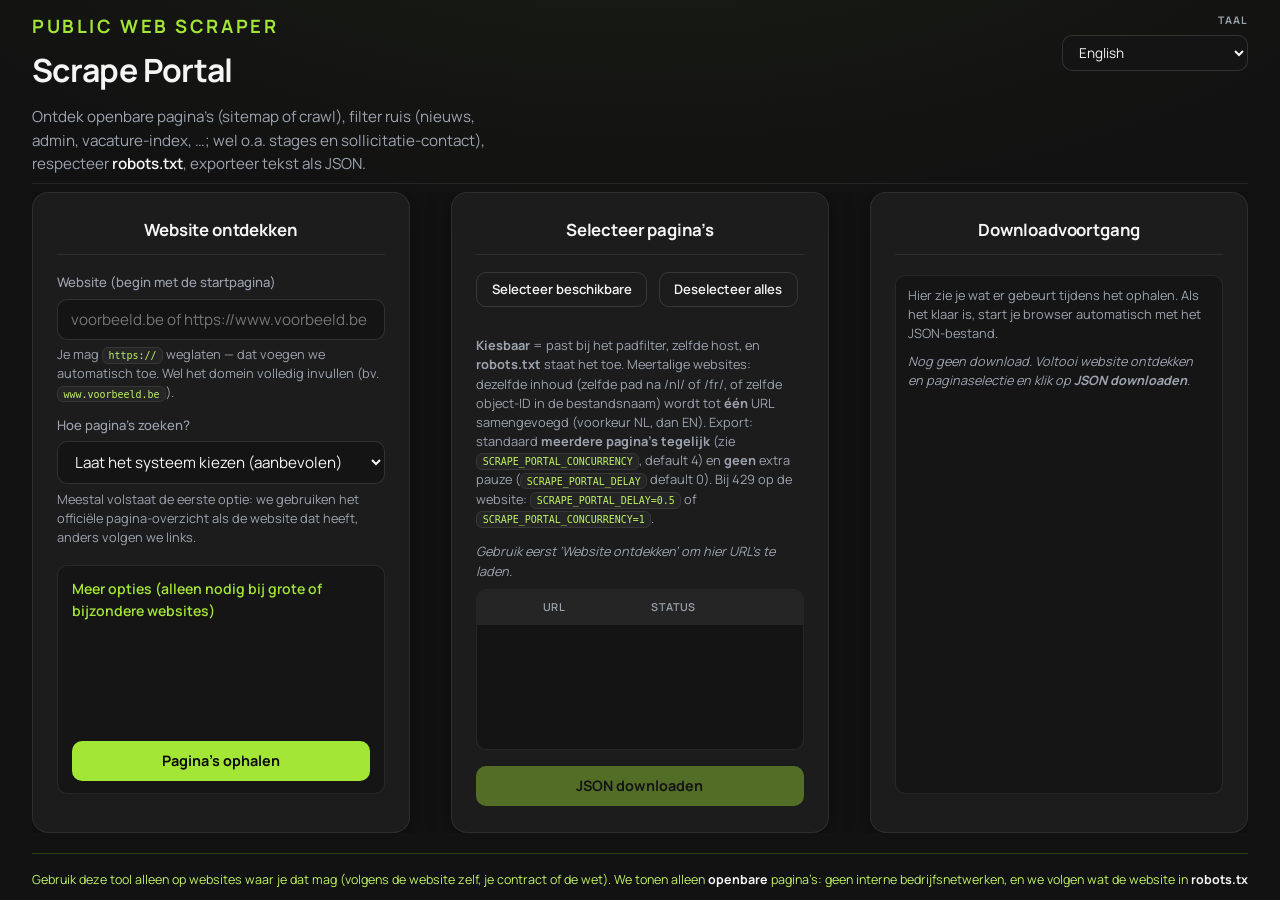
==== public/index.html @ 85440c92 "Fix: Nederlands (origineel) no longer overridden by auto-translate" ====
<!DOCTYPE html>
<html lang="nl">
<head>
  <meta charset="utf-8" />
  <meta name="viewport" content="width=device-width, initial-scale=1" />
  <title>Scrape Portal — klantgerichte pagina’s</title>
  <link rel="preconnect" href="https://fonts.googleapis.com" />
  <link rel="preconnect" href="https://fonts.gstatic.com" crossorigin />
  <link href="https://fonts.googleapis.com/css2?family=Manrope:wght@400;500;600;700&display=swap" rel="stylesheet" />
  <link rel="stylesheet" href="/static/style.css" />
  <script>
    (function () {
      if (window.location.search.indexOf("notranslate=1") === -1) return;
      try {
        document.cookie = "googtrans=; path=/; max-age=0";
        sessionStorage.removeItem("langAutoDetected");
        sessionStorage.removeItem("scrape_portal_auto_reload");
      } catch (e) {}
    })();
  </script>
</head>
<body>
  <div id="translation-loader" class="translation-loader" hidden aria-live="polite">
    <p class="translation-loader__text">Vertalen…</p>
  </div>

  <div class="app-shell">
    <div class="wrap">
    <header class="site-header">
      <div class="site-header__main">
        <p class="eyebrow">Public web scraper</p>
        <h1>Scrape Portal</h1>
        <p class="lead">
          Ontdek openbare pagina’s (sitemap of crawl), filter ruis (nieuws, admin, vacature-index, …; wel o.a. stages en sollicitatie-contact), respecteer <strong>robots.txt</strong>, exporteer tekst als JSON.
        </p>
      </div>
      <div class="translate-block">
        <label for="customLanguageSelect" class="translate-label">Taal</label>
        <select id="customLanguageSelect" class="translate-slot" autocomplete="off">
          <option value="">Nederlands (origineel)</option>
          <option value="en">English</option>
          <option value="de">Deutsch</option>
          <option value="fr">Français</option>
          <option value="es">Español</option>
          <option value="it">Italiano</option>
          <option value="pt">Português</option>
          <option value="pl">Polski</option>
          <option value="tl">Filipino / Tagalog</option>
          <option value="sv">Svenska</option>
          <option value="da">Dansk</option>
          <option value="no">Norsk</option>
          <option value="fi">Suomi</option>
          <option value="cs">Čeština</option>
          <option value="hu">Magyar</option>
          <option value="ro">Română</option>
          <option value="bg">Български</option>
          <option value="el">Ελληνικά</option>
          <option value="tr">Türkçe</option>
          <option value="ar">العربية</option>
          <option value="hi">हिन्दी</option>
          <option value="ja">日本語</option>
          <option value="ko">한국어</option>
          <option value="zh-CN">中文 (简体)</option>
          <option value="zh-TW">中文 (繁體)</option>
          <option value="vi">Tiếng Việt</option>
          <option value="th">ไทย</option>
          <option value="id">Bahasa Indonesia</option>
          <option value="ms">Bahasa Melayu</option>
          <option value="ru">Русский</option>
          <option value="uk">Українська</option>
        </select>
        <!-- Widget blijft in DOM voor select.goog-te-combo; volledig verborgen via CSS -->
        <div id="google_translate_element" aria-hidden="true"></div>
      </div>
    </header>

    <div class="steps-columns">
    <section class="card card--discover" id="step-discover">
      <h2>Website ontdekken</h2>
      <form id="form-discover" aria-busy="false">
        <label>
          Website (begin met de startpagina)
          <input
            type="text"
            name="url"
            inputmode="url"
            autocomplete="url"
            spellcheck="false"
            placeholder="voorbeeld.be of https://www.voorbeeld.be"
            required
            aria-describedby="hint-url"
          />
        </label>
        <p id="hint-url" class="hint">
          Je mag <code>https://</code> weglaten — dat voegen we automatisch toe. Wel het domein volledig invullen (bv. <code>www.voorbeeld.be</code>).
        </p>
        <label>
          Hoe pagina’s zoeken?
          <select name="mode" aria-describedby="hint-mode">
            <option value="auto">Laat het systeem kiezen (aanbevolen)</option>
            <option value="sitemap">Via het officiële overzicht van de website (sitemap)</option>
            <option value="crawl">Door op de website op links te klikken (als er geen overzicht is)</option>
          </select>
        </label>
        <p id="hint-mode" class="hint">
          Meestal volstaat de eerste optie: we gebruiken het officiële pagina-overzicht als de website dat heeft, anders volgen we links.
        </p>

        <div class="discover-panel">
          <details class="advanced">
            <summary>Meer opties (alleen nodig bij grote of bijzondere websites)</summary>
            <div class="row">
              <label>
                Hoe “diep” links volgen?
                <input type="number" name="crawl_depth" value="2" min="0" max="4" aria-describedby="hint-depth" />
              </label>
              <label>
                Maximaal aantal pagina’s in de lijst
                <input type="number" name="crawl_max_pages" value="400" min="10" max="5000" aria-describedby="hint-max" />
              </label>
            </div>
            <p id="hint-depth" class="hint">
              Alleen van belang als er <strong>geen</strong> officieel overzicht is en we links moeten volgen.
              <strong>0</strong> = alleen de startpagina.
              <strong>1</strong> = ook pagina’s die daar direct naartoe linken.
              <strong>2</strong> = nog één niveau verder (standaard). Hoger = trager, meer pagina’s.
            </p>
            <p id="hint-max" class="hint">
              We stoppen met verzamelen zodra dit aantal is bereikt, zodat het snel blijft. Verhoog alleen als je website heel veel openbare pagina’s heeft.
            </p>
          </details>

          <button type="submit" id="btn-discover">Pagina’s ophalen</button>
        </div>
      </form>
      <p id="discover-status" class="status discover-status--tail" aria-live="polite"></p>
    </section>

    <section class="card card--pick" id="step-pick">
      <h2>Selecteer pagina’s</h2>
      <div class="toolbar">
        <button type="button" id="btn-sel-all">Selecteer beschikbare</button>
        <button type="button" id="btn-sel-none">Deselecteer alles</button>
        <span id="count-label"></span>
      </div>
      <p class="hint">
        <strong>Kiesbaar</strong> = past bij het padfilter, zelfde host, en <strong>robots.txt</strong> staat het toe.
        Meertalige websites: dezelfde inhoud (zelfde pad na /nl/ of /fr/, of zelfde object-ID in de bestandsnaam) wordt tot <strong>één</strong> URL samengevoegd (voorkeur NL, dan EN).
        Export: standaard <strong>meerdere pagina’s tegelijk</strong> (zie <code>SCRAPE_PORTAL_CONCURRENCY</code>, default 4) en <strong>geen</strong> extra pauze (<code>SCRAPE_PORTAL_DELAY</code> default 0).
        Bij 429 op de website: <code>SCRAPE_PORTAL_DELAY=0.5</code> of <code>SCRAPE_PORTAL_CONCURRENCY=1</code>.
      </p>
      <p id="pick-empty-hint" class="hint pick-empty-hint">Gebruik eerst ‘Website ontdekken’ om hier URL’s te laden.</p>
      <div class="table-wrap">
        <table>
          <thead>
            <tr>
              <th></th>
              <th>URL</th>
              <th>Status</th>
            </tr>
          </thead>
          <tbody id="url-rows"></tbody>
        </table>
      </div>
      <input type="hidden" id="base-url" />
      <button type="button" id="btn-scrape" disabled>JSON downloaden</button>
    </section>

    <section class="card card--download" id="step-download" aria-labelledby="step-download-title">
      <h2 id="step-download-title">Downloadvoortgang</h2>
      <div class="download-body">
        <p class="hint hint--download">
          Hier zie je wat er gebeurt tijdens het ophalen. Als het klaar is, start je browser automatisch met het JSON-bestand.
        </p>
        <p id="download-idle-hint" class="hint pick-empty-hint">Nog geen download. Voltooi website ontdekken en paginaselectie en klik op <strong>JSON downloaden</strong>.</p>
        <div id="download-progress-block" class="download-progress-block" hidden>
          <div class="download-progress__label">
            <span class="download-progress__title">Voortgang</span>
            <span id="download-progress-pct" class="download-progress__pct">0%</span>
          </div>
          <div
            id="download-progress-bar"
            class="download-progress"
            role="progressbar"
            aria-valuemin="0"
            aria-valuemax="100"
            aria-valuenow="0"
            aria-label="Downloadvoortgang"
          >
            <div id="download-progress-fill" class="download-progress__fill"></div>
          </div>
        </div>
        <pre id="scrape-log" class="scrape-log scrape-log--flex" hidden aria-live="polite"></pre>
      </div>
      <p id="scrape-status" class="status download-status--tail" aria-live="polite"></p>
    </section>
    </div>

    <footer>
      <p>
        Gebruik deze tool alleen op websites waar je dat mag (volgens de website zelf, je contract of de wet).
        We tonen alleen <strong>openbare</strong> pagina’s: geen interne bedrijfsnetwerken, en we volgen wat de website in
        <strong>robots.txt</strong> toestaat. Pagina’s achter <strong>inloggen</strong> of een <strong>betaalmuur</strong> kunnen hier niet worden opgehaald.
      </p>
    </footer>
    </div>
  </div>

  <script>
    var GT_INCLUDED =
      "en,de,fr,es,it,pt,pl,tl,sv,da,no,fi,cs,hu,ro,bg,el,tr,ar,hi,ja,ko,zh-CN,zh-TW,vi,th,id,ms,ru,uk";

    function googleTranslateElementInit() {
      if (!window.google || !google.translate) return;
      new google.translate.TranslateElement(
        {
          pageLanguage: "nl",
          includedLanguages: GT_INCLUDED,
          autoDisplay: false
        },
        "google_translate_element"
      );
    }

    function getCookie(name) {
      var m = document.cookie.match(new RegExp("(^| )" + name + "=([^;]+)"));
      return m ? m[2] : null;
    }

    function showTranslationLoader() {
      var el = document.getElementById("translation-loader");
      if (el) {
        el.removeAttribute("hidden");
        el.style.display = "flex";
      }
    }

    function hideTranslationLoader() {
      var el = document.getElementById("translation-loader");
      if (el) {
        el.style.display = "none";
        el.setAttribute("hidden", "");
      }
    }

    function targetFromBrowser() {
      var raw = ((navigator.languages && navigator.languages[0]) || navigator.language || "nl").toLowerCase();
      if (raw === "nl" || raw.indexOf("nl-") === 0) return null;
      if (raw.indexOf("zh-") === 0) {
        if (raw.indexOf("tw") !== -1 || raw.indexOf("hk") !== -1 || raw.indexOf("mo") !== -1) return "zh-TW";
        return "zh-CN";
      }
      var two = raw.split("-")[0];
      if (two === "fil") return "tl";
      if (two === "nb" || two === "nn") return "no";
      var set = GT_INCLUDED.split(",");
      if (set.indexOf(two) !== -1) return two;
      if (set.indexOf(raw) !== -1) return raw;
      return "en";
    }

    function triggerGoogleTranslation(langCode, attempt) {
      attempt = attempt || 0;
      if (!langCode) {
        document.cookie = "googtrans=; path=/; max-age=0";
        try {
          /* Must stay set: otherwise reload re-runs auto-translate and forces e.g. /nl/en again. */
          sessionStorage.setItem("langAutoDetected", "true");
        } catch (e) {}
        showTranslationLoader();
        location.reload();
        return;
      }
      showTranslationLoader();
      var combo = document.querySelector("select.goog-te-combo");
      if (combo) {
        combo.value = langCode;
        combo.dispatchEvent(new Event("change"));
        setTimeout(hideTranslationLoader, 1200);
      } else if (attempt < 40) {
        setTimeout(function () {
          triggerGoogleTranslation(langCode, attempt + 1);
        }, 500);
      } else {
        hideTranslationLoader();
      }
    }

    document.addEventListener("DOMContentLoaded", function () {
      if (window.location.search.indexOf("notranslate=1") !== -1) {
        try {
          history.replaceState({}, "", window.location.pathname + window.location.hash);
        } catch (e) {}
        return;
      }

      var sel = document.getElementById("customLanguageSelect");
      if (!sel) return;

      var transCookie = getCookie("googtrans");
      if (transCookie) {
        var cur = transCookie.split("/").pop();
        if (cur && cur !== "nl") {
          var j;
          var found = false;
          for (j = 0; j < sel.options.length; j++) {
            if (sel.options[j].value === cur) {
              sel.selectedIndex = j;
              found = true;
              break;
            }
          }
          if (!found) sel.value = "";
        } else {
          sel.value = "";
        }
      } else if (!sessionStorage.getItem("langAutoDetected")) {
        var tl = targetFromBrowser();
        if (!tl) {
          sessionStorage.setItem("langAutoDetected", "true");
        } else {
          var o = sel.querySelector('option[value="' + tl + '"]');
          if (o) {
            document.cookie =
              "googtrans=/nl/" +
              tl +
              ";path=/;max-age=31536000;SameSite=Lax";
            sessionStorage.setItem("langAutoDetected", "true");
            showTranslationLoader();
            location.reload();
          } else {
            sessionStorage.setItem("langAutoDetected", "true");
          }
        }
      }

      sel.addEventListener("change", function () {
        triggerGoogleTranslation(this.value);
      });
    });
  </script>
  <script src="https://translate.google.com/translate_a/element.js?cb=googleTranslateElementInit"></script>
  <script src="/static/app.js"></script>
</body>
</html>
---- static/style.css ----
/* Scrape Portal — dark theme dark UI (charcoal + lime accent) */
:root {
  --bg: #121212;
  --surface: #1c1c1c;
  --surface-hover: #252525;
  --surface-input: #141414;
  --text: #f5f5f5;
  --muted: #9ca3af;
  --accent: #a3e635;
  --accent-hover: #bef264;
  --accent-muted: rgba(163, 230, 53, 0.15);
  --ok: #86efac;
  --bad: #fb7185;
  --border: rgba(255, 255, 255, 0.08);
  --border-strong: rgba(255, 255, 255, 0.12);
  --radius-sm: 10px;
  --radius-md: 14px;
  --radius-lg: 16px;
  --font: "Manrope", system-ui, -apple-system, sans-serif;
  --shadow-card: 0 4px 24px rgba(0, 0, 0, 0.35);
}

* {
  box-sizing: border-box;
}

html {
  height: 100%;
}

body {
  margin: 0;
  top: 0 !important;
  margin-top: 0 !important;
  padding-top: 0 !important;
  font-family: var(--font);
  background: var(--bg);
  color: var(--text);
  line-height: 1.55;
  height: 100%;
  max-height: 100dvh;
  overflow: hidden;
  -webkit-font-smoothing: antialiased;
}

.app-shell {
  height: 100%;
  min-height: 100dvh;
  max-height: 100dvh;
  display: flex;
  flex-direction: column;
  overflow: hidden;
  background: var(--bg);
  background-image: radial-gradient(
    ellipse 120% 80% at 50% -20%,
    rgba(163, 230, 53, 0.06) 0%,
    transparent 55%
  );
}

.wrap {
  flex: 1;
  display: flex;
  flex-direction: column;
  min-height: 0;
  /* ~25% breder t.o.v. vorige 1440px-cap */
  max-width: min(100%, 1800px);
  margin: 0 auto;
  width: 100%;
  padding: 0.75rem clamp(1rem, 2.5vw, 2rem) 0.65rem;
  box-sizing: border-box;
  overflow: hidden;
}

.site-header {
  flex-shrink: 0;
  display: flex;
  flex-wrap: wrap;
  align-items: flex-start;
  justify-content: space-between;
  gap: 1rem 1.5rem;
  padding-bottom: 0.45rem;
  margin-bottom: 0.5rem;
  border-bottom: 1px solid var(--border);
}

/* Drie panelen naast elkaar: 1 | 2 | 3 (download rechts van select) */
.steps-columns {
  flex: 1;
  min-height: 0;
  display: grid;
  grid-template-columns: 1fr;
  gap: 1.25rem;
  align-items: stretch;
  overflow: hidden;
}

@media (min-width: 961px) {
  .steps-columns {
    grid-template-columns: repeat(3, minmax(0, 1fr));
    /* Meer ruimte tussen de kolommen (links–rechts) */
    gap: clamp(1.75rem, 3.25vw, 3rem);
  }
}

.steps-columns > #step-discover,
.steps-columns > #step-pick,
.steps-columns > #step-download {
  height: 100%;
  min-height: 0;
}

/* Discover + download: vul kolomhoogte (naast lange middenkolom) */
#step-discover {
  display: flex;
  flex-direction: column;
  min-height: 0;
}

#step-discover > h2 {
  flex-shrink: 0;
}

#form-discover {
  flex: 1;
  min-height: 0;
  display: flex;
  flex-direction: column;
}

#form-discover > label,
#form-discover > .hint {
  flex-shrink: 0;
}

.discover-panel {
  flex: 1;
  min-height: 0;
  display: flex;
  flex-direction: column;
  gap: 0.75rem;
  margin-top: 0.35rem;
  padding: 0.75rem 0.85rem;
  border-radius: var(--radius-sm);
  border: 1px solid var(--border);
  background: rgba(0, 0, 0, 0.22);
}

.discover-panel .advanced {
  flex: 1;
  min-height: 0;
  overflow: auto;
  margin: 0;
  padding: 0;
  background: transparent;
  border: none;
  border-radius: 0;
}

.discover-panel #btn-discover {
  margin-top: 0;
  flex-shrink: 0;
  align-self: stretch;
}

.discover-status--tail {
  flex-shrink: 0;
  margin-top: 0.5rem;
  margin-bottom: 0;
}

#step-download {
  display: flex;
  flex-direction: column;
  min-height: 0;
}

#step-download > h2 {
  flex-shrink: 0;
}

.download-body {
  flex: 1;
  min-height: 0;
  display: flex;
  flex-direction: column;
  margin-top: 0.15rem;
  padding: 0.65rem 0.75rem;
  border-radius: var(--radius-sm);
  border: 1px solid var(--border);
  background: rgba(0, 0, 0, 0.22);
}

.download-body .hint--download {
  margin-top: 0;
  margin-bottom: 0.35rem;
}

.download-body .pick-empty-hint {
  margin-bottom: 0;
  flex-shrink: 0;
}

.download-progress-block {
  flex-shrink: 0;
  margin-top: 0.5rem;
  margin-bottom: 0.35rem;
  padding: 0.55rem 0.65rem 0.6rem;
  border-radius: var(--radius-sm);
  background: rgba(0, 0, 0, 0.4);
  border: 1px solid var(--border-strong);
  transition: border-color 0.25s ease, box-shadow 0.25s ease;
}

.download-progress-block--active {
  border-color: rgba(163, 230, 53, 0.4);
  box-shadow: 0 0 0 1px rgba(163, 230, 53, 0.12);
}

.download-progress__label {
  display: flex;
  justify-content: space-between;
  align-items: baseline;
  gap: 0.75rem;
  margin-bottom: 0.4rem;
}

.download-progress__title {
  font-size: 0.68rem;
  font-weight: 700;
  letter-spacing: 0.08em;
  text-transform: uppercase;
  color: var(--muted);
}

.download-progress__pct {
  font-size: 0.95rem;
  font-weight: 800;
  font-variant-numeric: tabular-nums;
  color: var(--accent);
  letter-spacing: -0.02em;
}

.download-progress {
  position: relative;
  height: 0.5rem;
  border-radius: 999px;
  background: #0a0a0a;
  border: 1px solid var(--border);
  overflow: hidden;
}

.download-progress__fill {
  height: 100%;
  width: 0%;
  border-radius: inherit;
  background: linear-gradient(
    90deg,
    #86efac 0%,
    var(--accent) 42%,
    #d9f99d 100%
  );
  box-shadow: 0 0 14px rgba(163, 230, 53, 0.45);
  transition: width 0.18s ease-out;
}

.download-progress--error .download-progress__fill {
  background: linear-gradient(90deg, #fb7185, #f97316);
  box-shadow: 0 0 12px rgba(251, 113, 133, 0.35);
}

.download-progress--error {
  border-color: rgba(251, 113, 133, 0.45);
}

.download-body .scrape-log--flex:not([hidden]) {
  flex: 1;
  min-height: 0;
  max-height: none !important;
  margin-top: 0.5rem;
}

.download-status--tail {
  flex-shrink: 0;
  margin-top: 0.5rem;
  margin-bottom: 0;
}

@media (max-width: 960px) {
  body {
    max-height: none;
    height: auto;
    min-height: 100dvh;
    overflow: auto;
  }

  .app-shell {
    max-height: none;
    height: auto;
    min-height: 100dvh;
    overflow: visible;
  }

  .wrap {
    overflow: visible;
  }

  .steps-columns {
    overflow: visible;
    grid-template-columns: 1fr;
  }
}

.site-header__main {
  flex: 1 1 16rem;
  min-width: 0;
}

.eyebrow {
  margin: 0 0 0.35rem;
  /* Below header h1: clamp(1.65rem, 4vw, 2rem) */
  font-size: clamp(0.95rem, 2.2vw, 1.15rem);
  font-weight: 700;
  letter-spacing: 0.14em;
  text-transform: uppercase;
  color: var(--accent);
}

.translate-block {
  flex: 0 0 auto;
  max-width: min(18rem, 100%);
  text-align: right;
}

.translate-label {
  display: block;
  font-size: 0.65rem;
  font-weight: 700;
  color: var(--muted);
  letter-spacing: 0.1em;
  text-transform: uppercase;
  margin-bottom: 0.4rem;
}

.translate-slot {
  width: 100%;
  font-size: 0.85rem;
  font-family: var(--font);
  background: var(--surface-input);
  color: var(--text);
  border: 1px solid var(--border-strong);
  border-radius: var(--radius-sm);
  padding: 0.45rem 0.75rem;
  transition: border-color 0.15s ease, box-shadow 0.15s ease;
}

.translate-slot:hover,
.translate-slot:focus {
  border-color: rgba(163, 230, 53, 0.35);
  outline: none;
}

.translate-slot:focus {
  box-shadow: 0 0 0 3px var(--accent-muted);
}

/* Hidden Google widget */
#google_translate_element,
.skiptranslate iframe,
.goog-te-banner-frame,
.goog-logo-link,
#goog-gt-tt,
.goog-te-balloon-frame,
iframe.goog-te-banner-frame {
  display: none !important;
  visibility: hidden !important;
  height: 0 !important;
  width: 0 !important;
  max-height: 0 !important;
  overflow: hidden !important;
  border: 0 !important;
}

/* Google Translate: phrase hover / highlight (inline styles need !important) */
.goog-text-highlight,
.goog-text-highlight:hover,
.goog-text-highlight:focus,
.goog-text-highlight:active,
span.goog-text-highlight,
a.goog-text-highlight {
  background: transparent !important;
  background-color: transparent !important;
  box-shadow: none !important;
  border: none !important;
}

/* Google wraps segments in <font> — kill hover/tap tint */
font {
  background: transparent !important;
  background-color: transparent !important;
  box-shadow: none !important;
}

/* No first-party links in markup; Translate injects <a> for “original” — avoid blue/link hover */
.app-shell a {
  color: inherit;
  text-decoration: none;
}

.app-shell a:hover,
.app-shell a:focus,
.app-shell a:active,
.app-shell a:visited {
  color: inherit;
  text-decoration: none;
  background: transparent !important;
  background-color: transparent !important;
  box-shadow: none !important;
}

.translation-loader {
  position: fixed;
  inset: 0;
  z-index: 99999;
  display: none;
  align-items: center;
  justify-content: center;
  background: rgba(18, 18, 18, 0.88);
  backdrop-filter: blur(8px);
}

.translation-loader__text {
  margin: 0;
  font-size: 1.05rem;
  font-weight: 600;
  font-family: var(--font);
  color: var(--text);
  padding: 1rem 1.5rem;
  border: 1px solid var(--border-strong);
  border-radius: var(--radius-md);
  background: var(--surface);
  box-shadow: var(--shadow-card);
}

.translation-loader__text::before {
  content: "";
  display: inline-block;
  width: 0.5rem;
  height: 0.5rem;
  margin-right: 0.6rem;
  border-radius: 50%;
  background: var(--accent);
  vertical-align: middle;
  animation: pulse-dot 1.2s ease-in-out infinite;
}

@keyframes pulse-dot {
  0%,
  100% {
    opacity: 1;
  }
  50% {
    opacity: 0.35;
  }
}

header h1 {
  font-weight: 700;
  font-size: clamp(1.65rem, 4vw, 2rem);
  margin: 0 0 0.6rem;
  letter-spacing: -0.02em;
}

.lead {
  color: var(--muted);
  margin: 0;
  font-size: 0.95rem;
  max-width: 52ch;
}

.lead strong {
  color: var(--text);
  font-weight: 600;
}

.hint {
  font-size: 0.8rem;
  color: var(--muted);
  margin: 0.35rem 0 0.75rem;
  line-height: 1.5;
}

.pick-empty-hint {
  margin: 0.15rem 0 0.5rem;
  font-style: italic;
  color: var(--muted);
}

.hint code {
  font-size: 0.78em;
  padding: 0.12rem 0.35rem;
  border-radius: 6px;
  background: var(--surface-hover);
  border: 1px solid var(--border);
  color: var(--accent-hover);
}

.advanced {
  margin: 1rem 0;
  padding: 1rem 1.1rem;
  background: var(--surface-input);
  border: 1px solid var(--border);
  border-radius: var(--radius-md);
}

.advanced summary {
  cursor: pointer;
  font-size: 0.88rem;
  color: var(--accent);
  font-weight: 600;
  list-style: none;
}

.advanced summary::-webkit-details-marker {
  display: none;
}

.advanced[open] summary {
  margin-bottom: 0.75rem;
}

.advanced .row {
  margin-top: 0.5rem;
}

.card {
  background: var(--surface);
  border: 1px solid var(--border);
  border-radius: var(--radius-lg);
  padding: 1.5rem 1.5rem 1.65rem;
  margin-top: 0;
  box-shadow: var(--shadow-card);
}

.card--discover,
.card--pick,
.card--download {
  display: flex;
  flex-direction: column;
  min-height: 0;
  max-height: 100%;
}

.card--discover {
  overflow: auto;
}

.card--pick,
.card--download {
  overflow: hidden;
}

.card h2 {
  margin: 0 0 1.1rem;
  font-size: 1.05rem;
  font-weight: 700;
  letter-spacing: -0.01em;
  padding-bottom: 0.65rem;
  border-bottom: 1px solid var(--border);
  color: var(--text);
  flex-shrink: 0;
  text-align: center;
}

.hidden {
  display: none;
}

label {
  display: flex;
  flex-direction: column;
  gap: 0.4rem;
  font-size: 0.82rem;
  font-weight: 500;
  color: var(--muted);
}

input[type="url"],
input[type="number"],
input[type="text"],
select {
  font-family: var(--font);
  background: var(--surface-input);
  border: 1px solid var(--border-strong);
  color: var(--text);
  padding: 0.55rem 0.8rem;
  border-radius: var(--radius-sm);
  font-size: 0.95rem;
  transition: border-color 0.15s ease, box-shadow 0.15s ease;
}

input[type="url"]:hover,
input[type="number"]:hover,
input[type="text"]:hover,
select:hover {
  border-color: rgba(255, 255, 255, 0.16);
}

input[type="url"]:focus,
input[type="number"]:focus,
input[type="text"]:focus,
select:focus {
  outline: none;
  border-color: rgba(163, 230, 53, 0.45);
  box-shadow: 0 0 0 3px var(--accent-muted);
}

.row {
  display: grid;
  grid-template-columns: repeat(auto-fit, minmax(160px, 1fr));
  gap: 1rem;
  margin-top: 1rem;
}

button {
  font-family: var(--font);
  background: var(--accent);
  color: #0a0a0a;
  border: none;
  padding: 0.65rem 1.35rem;
  border-radius: var(--radius-sm);
  font-weight: 700;
  font-size: 0.9rem;
  cursor: pointer;
  margin-top: 1rem;
  transition: background 0.15s ease, transform 0.1s ease;
}

button:hover:not(:disabled) {
  background: var(--accent-hover);
}

button:active:not(:disabled) {
  transform: scale(0.98);
}

button:focus-visible {
  outline: none;
  box-shadow: 0 0 0 3px var(--accent-muted);
}

button:disabled {
  opacity: 0.4;
  cursor: not-allowed;
}

.toolbar {
  display: flex;
  flex-wrap: wrap;
  align-items: center;
  gap: 0.75rem;
  margin-bottom: 0.75rem;
  flex-shrink: 0;
}

.toolbar button {
  margin-top: 0;
  background: transparent;
  color: var(--text);
  border: 1px solid var(--border-strong);
  font-weight: 600;
  font-size: 0.82rem;
  padding: 0.45rem 0.9rem;
}

.toolbar button:hover:not(:disabled) {
  background: var(--surface-hover);
  border-color: rgba(163, 230, 53, 0.35);
  color: var(--text);
}

#btn-scrape {
  margin-top: 1rem;
  flex-shrink: 0;
}

.card--pick .table-wrap {
  flex: 1;
  min-height: 10rem;
}

.table-wrap {
  overflow: auto;
  border: 1px solid var(--border);
  border-radius: var(--radius-sm);
  background: var(--surface-input);
  -webkit-overflow-scrolling: touch;
}

table {
  width: 100%;
  border-collapse: collapse;
  font-size: 0.78rem;
}

th,
td {
  text-align: left;
  padding: 0.55rem 0.7rem;
  border-bottom: 1px solid var(--border);
  vertical-align: top;
}

th {
  background: var(--surface-hover);
  position: sticky;
  top: 0;
  font-weight: 600;
  color: var(--muted);
  text-transform: uppercase;
  letter-spacing: 0.04em;
  font-size: 0.68rem;
}

tr:hover td {
  background: rgba(163, 230, 53, 0.04);
}

td.url-cell {
  word-break: break-all;
}

td.reason {
  color: var(--muted);
  white-space: nowrap;
}

td.reason.bad {
  color: var(--bad);
}

td.reason.ok {
  color: var(--ok);
}

.status {
  margin-top: 0.75rem;
  font-size: 0.88rem;
  color: var(--muted);
}

.status.error {
  color: var(--bad);
}

.status.status-loading {
  display: flex;
  align-items: flex-start;
  gap: 0.75rem;
  color: var(--text);
}

.status.status-loading strong {
  color: var(--accent);
  font-variant-numeric: tabular-nums;
}

.scrape-log {
  display: block;
  margin-top: 0.75rem;
  padding: 0.85rem 1rem;
  max-height: 300px;
  flex-shrink: 0;
  overflow: auto;
  background: #0a0a0a;
  border: 1px solid var(--border);
  border-radius: var(--radius-sm);
  font-family: ui-monospace, "Cascadia Code", "Consolas", monospace;
  font-size: 0.72rem;
  line-height: 1.45;
  white-space: pre-wrap;
  word-break: break-all;
  color: #a1a1aa;
}

/* [hidden] moet winnen — anders toont leeg zwart vak (display:block overschrijft) */
.scrape-log[hidden] {
  display: none !important;
}

.scrape-log .ok {
  color: var(--ok);
}

.scrape-log .fail {
  color: var(--bad);
}

.scrape-log > div {
  margin-bottom: 0.1rem;
}

.scrape-log .scrape-meta {
  color: var(--muted);
  font-size: 0.72rem;
  margin-bottom: 0.5rem;
  line-height: 1.4;
  max-width: 100%;
}

.spinner {
  width: 1.25rem;
  height: 1.25rem;
  border: 2.5px solid var(--border);
  border-top-color: var(--accent);
  border-radius: 50%;
  animation: spin 0.85s linear infinite;
  flex-shrink: 0;
  margin-top: 0.12rem;
}

@keyframes spin {
  to {
    transform: rotate(360deg);
  }
}

footer {
  flex-shrink: 0;
  margin-top: 1.25rem;
  padding-top: 1rem;
  border-top: 1px solid rgba(163, 230, 53, 0.2);
  font-size: 0.78rem;
  color: var(--accent-hover);
  line-height: 1.55;
  text-align: center;
  white-space: nowrap;
  overflow-x: auto;
  overflow-y: hidden;
  max-width: 100%;
  -webkit-overflow-scrolling: touch;
}

footer p {
  margin: 0;
}

footer strong {
  color: var(--text);
  font-weight: 700;
}

input[type="checkbox"]:disabled {
  cursor: not-allowed;
}

input[type="checkbox"] {
  accent-color: var(--accent);
}
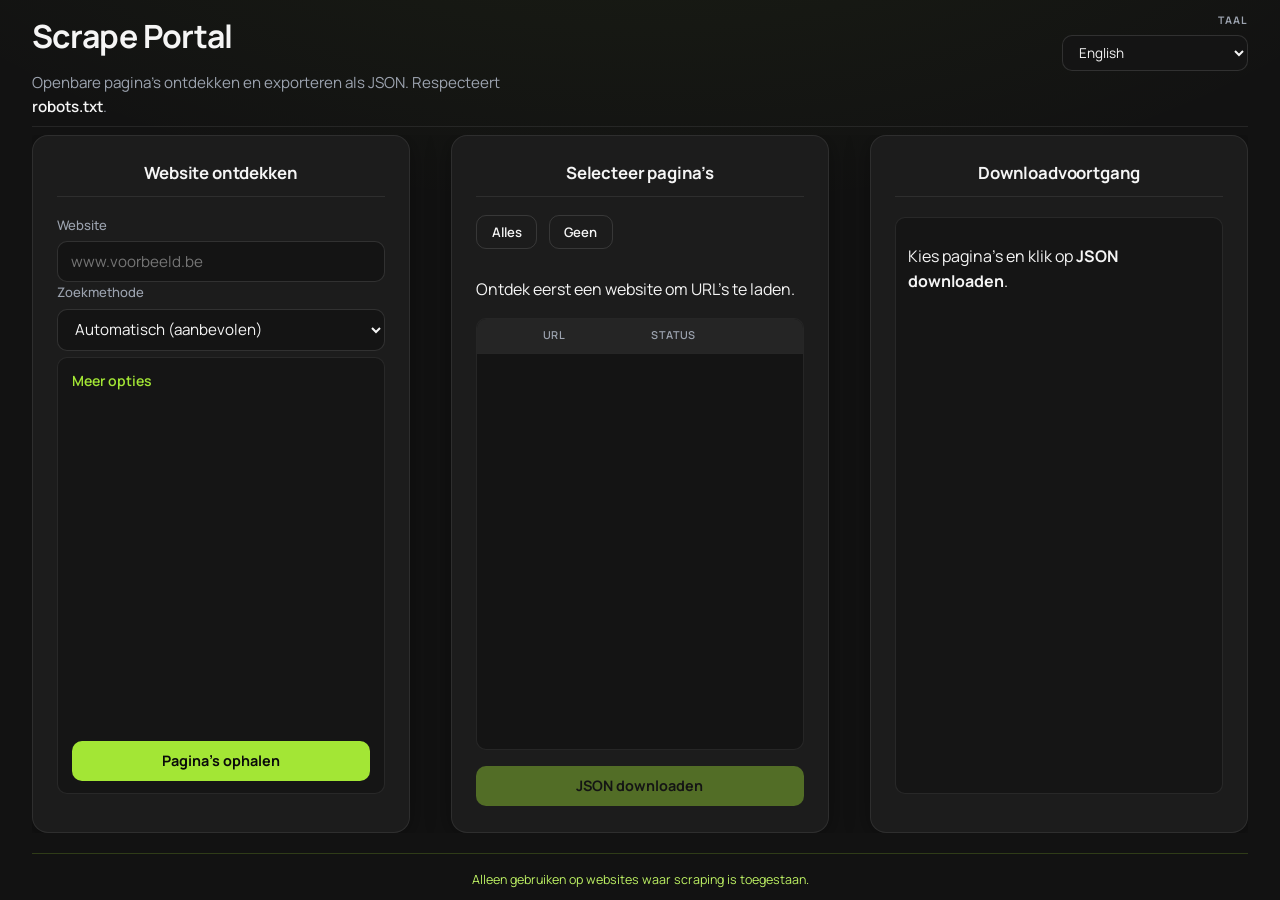
==== commit 34d4f0b7: "Improve desktop and mobile layout for three-panel UI - Compact header, footer, and form labels so al" ====
--- a/public/index.html
+++ b/public/index.html
@@ -7,7 +7,7 @@
   <link rel="preconnect" href="https://fonts.googleapis.com" />
   <link rel="preconnect" href="https://fonts.gstatic.com" crossorigin />
   <link href="https://fonts.googleapis.com/css2?family=Manrope:wght@400;500;600;700&display=swap" rel="stylesheet" />
-  <link rel="stylesheet" href="/static/style.css" />
+  <link rel="stylesheet" href="/static/style.css?v=20260805b" />
   <script>
     (function () {
       if (window.location.search.indexOf("notranslate=1") === -1) return;
@@ -28,11 +28,8 @@
     <div class="wrap">
     <header class="site-header">
       <div class="site-header__main">
-        <p class="eyebrow">Public web scraper</p>
         <h1>Scrape Portal</h1>
-        <p class="lead">
-          Ontdek openbare pagina’s (sitemap of crawl), filter ruis (nieuws, admin, vacature-index, …; wel o.a. stages en sollicitatie-contact), respecteer <strong>robots.txt</strong>, exporteer tekst als JSON.
-        </p>
+        <p class="lead">Openbare pagina’s ontdekken en exporteren als JSON. Respecteert <strong>robots.txt</strong>.</p>
       </div>
       <div class="translate-block">
         <label for="customLanguageSelect" class="translate-label">Taal</label>
@@ -79,55 +76,39 @@
       <h2>Website ontdekken</h2>
       <form id="form-discover" aria-busy="false">
         <label>
-          Website (begin met de startpagina)
+          Website
           <input
             type="text"
             name="url"
             inputmode="url"
             autocomplete="url"
             spellcheck="false"
-            placeholder="voorbeeld.be of https://www.voorbeeld.be"
+            placeholder="www.voorbeeld.be"
             required
-            aria-describedby="hint-url"
           />
         </label>
-        <p id="hint-url" class="hint">
-          Je mag <code>https://</code> weglaten — dat voegen we automatisch toe. Wel het domein volledig invullen (bv. <code>www.voorbeeld.be</code>).
-        </p>
         <label>
-          Hoe pagina’s zoeken?
-          <select name="mode" aria-describedby="hint-mode">
-            <option value="auto">Laat het systeem kiezen (aanbevolen)</option>
-            <option value="sitemap">Via het officiële overzicht van de website (sitemap)</option>
-            <option value="crawl">Door op de website op links te klikken (als er geen overzicht is)</option>
+          Zoekmethode
+          <select name="mode">
+            <option value="auto">Automatisch (aanbevolen)</option>
+            <option value="sitemap">Sitemap</option>
+            <option value="crawl">Links volgen</option>
           </select>
         </label>
-        <p id="hint-mode" class="hint">
-          Meestal volstaat de eerste optie: we gebruiken het officiële pagina-overzicht als de website dat heeft, anders volgen we links.
-        </p>
 
         <div class="discover-panel">
           <details class="advanced">
-            <summary>Meer opties (alleen nodig bij grote of bijzondere websites)</summary>
+            <summary>Meer opties</summary>
             <div class="row">
               <label>
-                Hoe “diep” links volgen?
-                <input type="number" name="crawl_depth" value="2" min="0" max="4" aria-describedby="hint-depth" />
+                Crawl-diepte
+                <input type="number" name="crawl_depth" value="2" min="0" max="4" />
               </label>
               <label>
-                Maximaal aantal pagina’s in de lijst
-                <input type="number" name="crawl_max_pages" value="400" min="10" max="5000" aria-describedby="hint-max" />
+                Max. pagina’s
+                <input type="number" name="crawl_max_pages" value="400" min="10" max="5000" />
               </label>
             </div>
-            <p id="hint-depth" class="hint">
-              Alleen van belang als er <strong>geen</strong> officieel overzicht is en we links moeten volgen.
-              <strong>0</strong> = alleen de startpagina.
-              <strong>1</strong> = ook pagina’s die daar direct naartoe linken.
-              <strong>2</strong> = nog één niveau verder (standaard). Hoger = trager, meer pagina’s.
-            </p>
-            <p id="hint-max" class="hint">
-              We stoppen met verzamelen zodra dit aantal is bereikt, zodat het snel blijft. Verhoog alleen als je website heel veel openbare pagina’s heeft.
-            </p>
           </details>
 
           <button type="submit" id="btn-discover">Pagina’s ophalen</button>
@@ -139,17 +120,11 @@
     <section class="card card--pick" id="step-pick">
       <h2>Selecteer pagina’s</h2>
       <div class="toolbar">
-        <button type="button" id="btn-sel-all">Selecteer beschikbare</button>
-        <button type="button" id="btn-sel-none">Deselecteer alles</button>
-        <span id="count-label"></span>
-      </div>
-      <p class="hint">
-        <strong>Kiesbaar</strong> = past bij het padfilter, zelfde host, en <strong>robots.txt</strong> staat het toe.
-        Meertalige websites: dezelfde inhoud (zelfde pad na /nl/ of /fr/, of zelfde object-ID in de bestandsnaam) wordt tot <strong>één</strong> URL samengevoegd (voorkeur NL, dan EN).
-        Export: standaard <strong>meerdere pagina’s tegelijk</strong> (zie <code>SCRAPE_PORTAL_CONCURRENCY</code>, default 4) en <strong>geen</strong> extra pauze (<code>SCRAPE_PORTAL_DELAY</code> default 0).
-        Bij 429 op de website: <code>SCRAPE_PORTAL_DELAY=0.5</code> of <code>SCRAPE_PORTAL_CONCURRENCY=1</code>.
-      </p>
-      <p id="pick-empty-hint" class="hint pick-empty-hint">Gebruik eerst ‘Website ontdekken’ om hier URL’s te laden.</p>
+        <button type="button" id="btn-sel-all">Alles</button>
+        <button type="button" id="btn-sel-none">Geen</button>
+        <span id="count-label" class="toolbar-count"></span>
+      </div>
+      <p id="pick-empty-hint" class="empty-state">Ontdek eerst een website om URL’s te laden.</p>
       <div class="table-wrap">
         <table>
           <thead>
@@ -166,13 +141,10 @@
       <button type="button" id="btn-scrape" disabled>JSON downloaden</button>
     </section>
 
-    <section class="card card--download" id="step-download" aria-labelledby="step-download-title">
+    <section class="card card--download notranslate" id="step-download" aria-labelledby="step-download-title" translate="no">
       <h2 id="step-download-title">Downloadvoortgang</h2>
       <div class="download-body">
-        <p class="hint hint--download">
-          Hier zie je wat er gebeurt tijdens het ophalen. Als het klaar is, start je browser automatisch met het JSON-bestand.
-        </p>
-        <p id="download-idle-hint" class="hint pick-empty-hint">Nog geen download. Voltooi website ontdekken en paginaselectie en klik op <strong>JSON downloaden</strong>.</p>
+        <p id="download-idle-hint" class="empty-state">Kies pagina’s en klik op <strong>JSON downloaden</strong>.</p>
         <div id="download-progress-block" class="download-progress-block" hidden>
           <div class="download-progress__label">
             <span class="download-progress__title">Voortgang</span>
@@ -197,11 +169,7 @@
     </div>
 
     <footer>
-      <p>
-        Gebruik deze tool alleen op websites waar je dat mag (volgens de website zelf, je contract of de wet).
-        We tonen alleen <strong>openbare</strong> pagina’s: geen interne bedrijfsnetwerken, en we volgen wat de website in
-        <strong>robots.txt</strong> toestaat. Pagina’s achter <strong>inloggen</strong> of een <strong>betaalmuur</strong> kunnen hier niet worden opgehaald.
-      </p>
+      <p>Alleen gebruiken op websites waar scraping is toegestaan.</p>
     </footer>
     </div>
   </div>
@@ -340,6 +308,6 @@
     });
   </script>
   <script src="https://translate.google.com/translate_a/element.js?cb=googleTranslateElementInit"></script>
-  <script src="/static/app.js"></script>
+  <script src="/static/app.js?v=20260805b"></script>
 </body>
 </html>
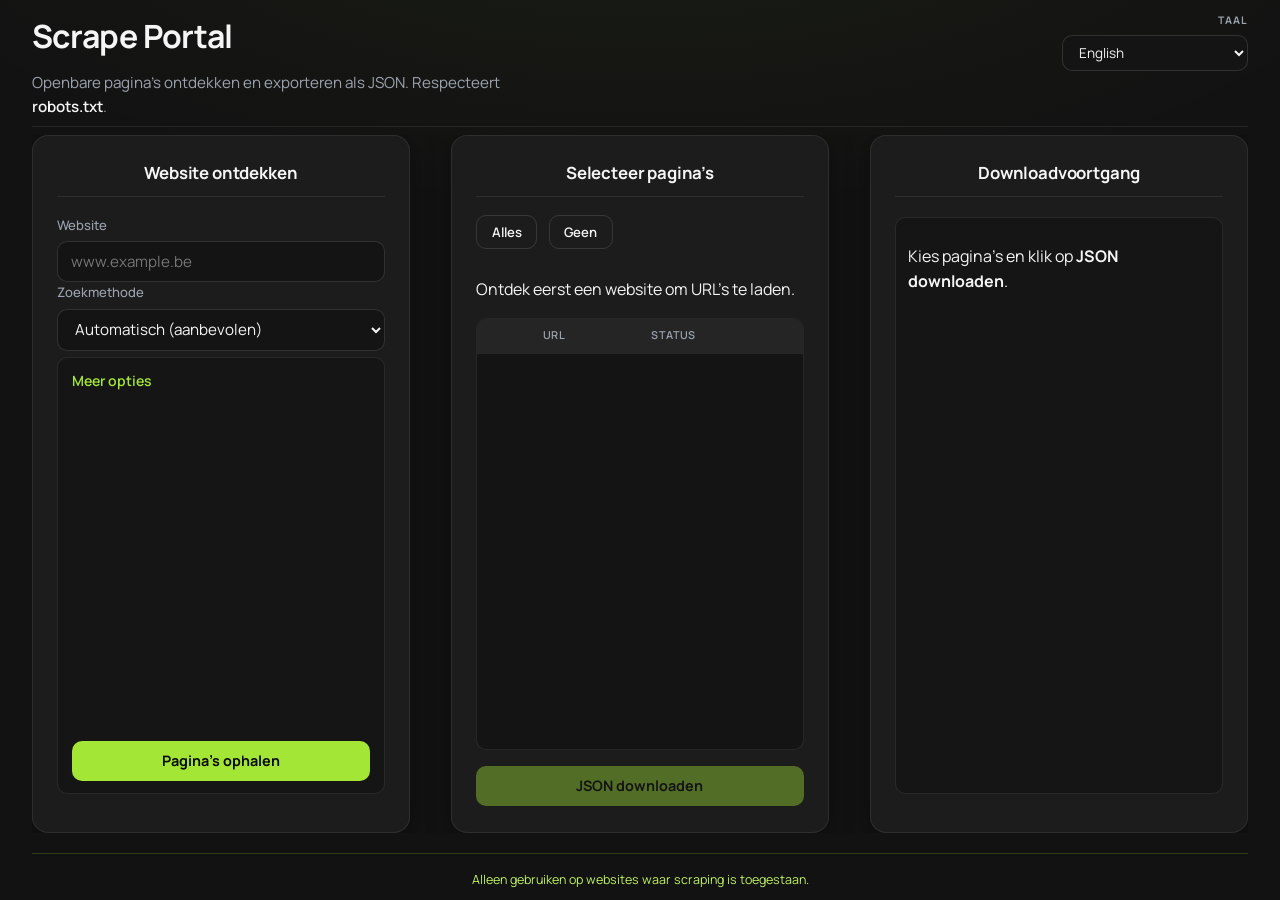
==== commit 94a62382: "Fix Google Translate gaps on website placeholder and download panel. Allow the download UI labels to" ====
--- a/public/index.html
+++ b/public/index.html
@@ -7,7 +7,7 @@
   <link rel="preconnect" href="https://fonts.googleapis.com" />
   <link rel="preconnect" href="https://fonts.gstatic.com" crossorigin />
   <link href="https://fonts.googleapis.com/css2?family=Manrope:wght@400;500;600;700&display=swap" rel="stylesheet" />
-  <link rel="stylesheet" href="/static/style.css?v=20260805b" />
+  <link rel="stylesheet" href="/static/style.css?v=20260806a" />
   <script>
     (function () {
       if (window.location.search.indexOf("notranslate=1") === -1) return;
@@ -83,7 +83,7 @@
             inputmode="url"
             autocomplete="url"
             spellcheck="false"
-            placeholder="www.voorbeeld.be"
+            placeholder="www.example.be"
             required
           />
         </label>
@@ -141,14 +141,14 @@
       <button type="button" id="btn-scrape" disabled>JSON downloaden</button>
     </section>
 
-    <section class="card card--download notranslate" id="step-download" aria-labelledby="step-download-title" translate="no">
+    <section class="card card--download" id="step-download" aria-labelledby="step-download-title">
       <h2 id="step-download-title">Downloadvoortgang</h2>
       <div class="download-body">
         <p id="download-idle-hint" class="empty-state">Kies pagina’s en klik op <strong>JSON downloaden</strong>.</p>
         <div id="download-progress-block" class="download-progress-block" hidden>
           <div class="download-progress__label">
             <span class="download-progress__title">Voortgang</span>
-            <span id="download-progress-pct" class="download-progress__pct">0%</span>
+            <span id="download-progress-pct" class="download-progress__pct notranslate" translate="no">0%</span>
           </div>
           <div
             id="download-progress-bar"
@@ -162,7 +162,7 @@
             <div id="download-progress-fill" class="download-progress__fill"></div>
           </div>
         </div>
-        <pre id="scrape-log" class="scrape-log scrape-log--flex" hidden aria-live="polite"></pre>
+        <pre id="scrape-log" class="scrape-log scrape-log--flex notranslate" hidden aria-live="polite" translate="no"></pre>
       </div>
       <p id="scrape-status" class="status download-status--tail" aria-live="polite"></p>
     </section>
@@ -308,6 +308,6 @@
     });
   </script>
   <script src="https://translate.google.com/translate_a/element.js?cb=googleTranslateElementInit"></script>
-  <script src="/static/app.js?v=20260805b"></script>
+  <script src="/static/app.js?v=20260806a"></script>
 </body>
 </html>
